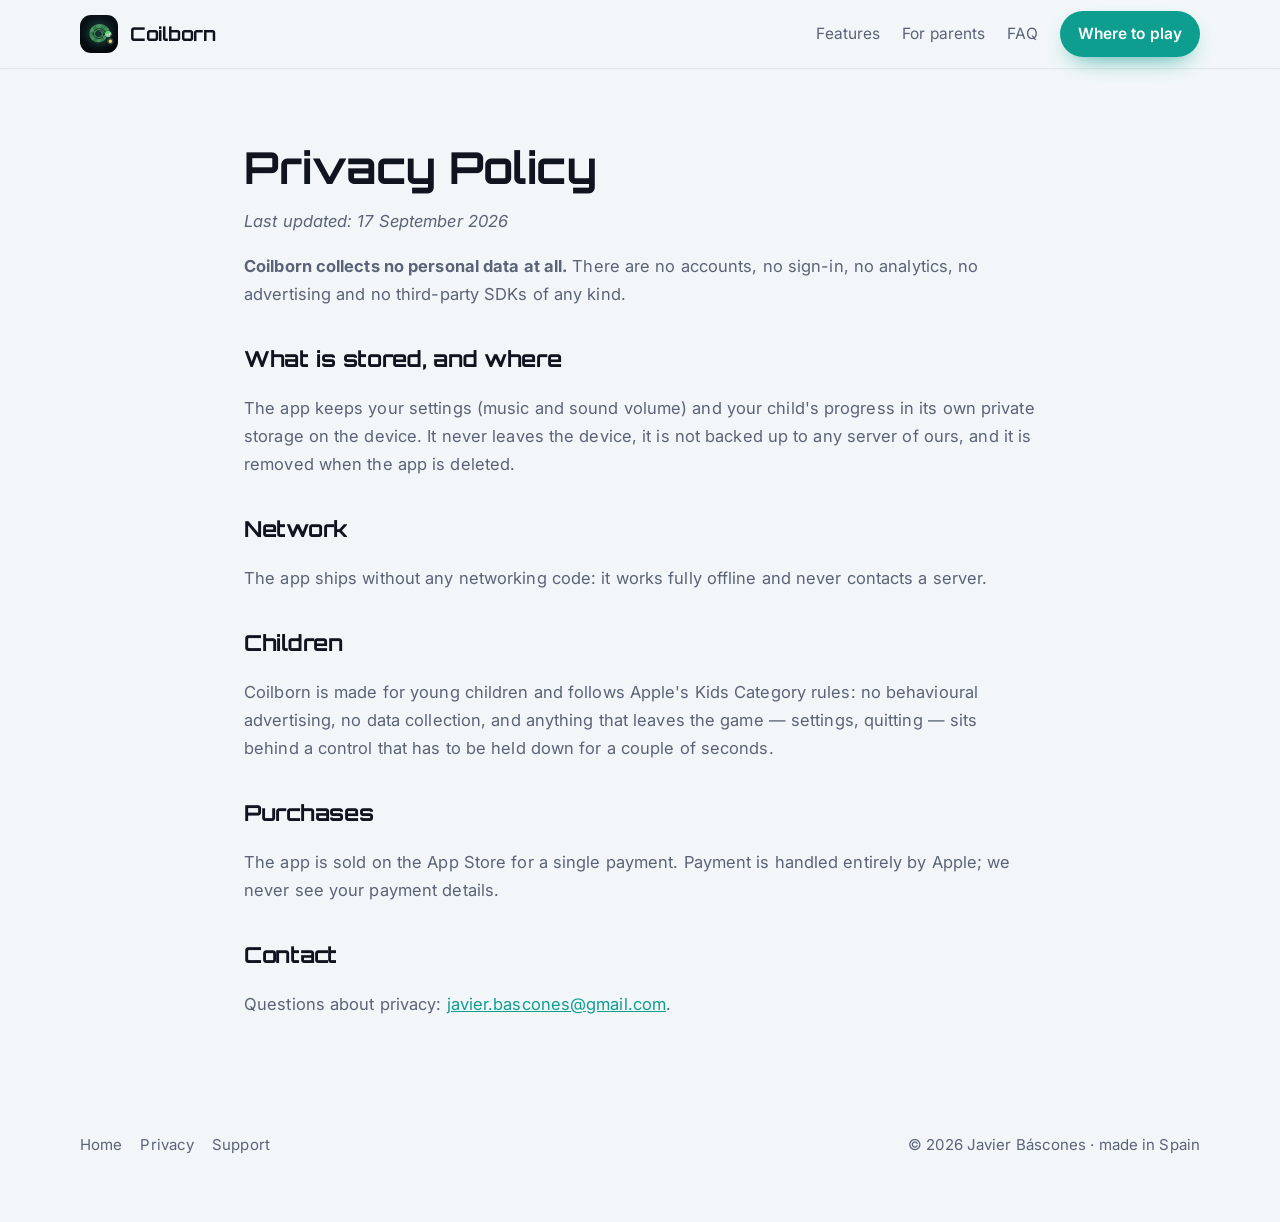
==== privacy.html @ b09c874a "Web de Coilborn, generada del repo del juego Sitio estático sin build ni npm: index, privacy y suppo" ====
<!doctype html>
<html lang="en">
<head>
<meta charset="utf-8">
<meta name="viewport" content="width=device-width, initial-scale=1">
<title>Privacy — Coilborn</title>
<meta name="description" content="Coilborn is the old snake rebuilt out of light: a trail that glides through the grid, sector by sector. One payment, no ads, no network.">
<meta name="theme-color" content="#0E9E8F">
<meta property="og:title" content="Privacy — Coilborn">
<meta property="og:description" content="Coilborn is the old snake rebuilt out of light: a trail that glides through the grid, sector by sector. One payment, no ads, no network.">
<meta property="og:image" content="img/1.png">
<meta property="og:type" content="website">
<meta name="twitter:card" content="summary_large_image">
<link rel="icon" href="img/icon.png">
<link rel="preconnect" href="https://fonts.googleapis.com">
<link rel="preconnect" href="https://fonts.gstatic.com" crossorigin>
<link rel="stylesheet" href="https://fonts.googleapis.com/css2?family=Orbitron:wght@600;700&family=Inter:wght@400;600;700&display=swap">
<link rel="stylesheet" href="style.css">
</head>
<body>
<header class="nav">
  <div class="wrap">
    <a class="logo" href="index.html"><img src="img/icon.png" alt=""> Coilborn</a>
    <nav>
      <a href="index.html#features">Features</a>
      <a href="index.html#parents">For parents</a>
      <a href="index.html#faq">FAQ</a>
      <a class="cta" href="index.html#get">Where to play</a>
    </nav>
  </div>
</header>
<section><div class="wrap doc">
  <h1>Privacy Policy</h1>
  <p><em>Last updated: 17 September 2026</em></p>
  <p><strong>Coilborn collects no personal data at all.</strong> There are no accounts, no sign-in,
  no analytics, no advertising and no third-party SDKs of any kind.</p>
  <h2>What is stored, and where</h2>
  <p>The app keeps your settings (music and sound volume) and your child's progress in its own private
  storage on the device. It never leaves the device, it is not backed up to any server of ours, and it is
  removed when the app is deleted.</p>
  <h2>Network</h2>
  <p>The app ships without any networking code: it works fully offline and never contacts a server.</p>
  <h2>Children</h2>
  <p>Coilborn is made for young children and follows Apple's Kids Category rules: no behavioural
  advertising, no data collection, and anything that leaves the game — settings, quitting — sits behind a
  control that has to be held down for a couple of seconds.</p>
  <h2>Purchases</h2>
  <p>The app is sold on the App Store for a single payment. Payment is handled entirely by Apple; we never
  see your payment details.</p>
  <h2>Contact</h2>
  <p>Questions about privacy: <a href="mailto:javier.bascones@gmail.com">javier.bascones@gmail.com</a>.</p>
</div></section>
<footer>
  <div class="wrap">
    <div><a href="index.html">Home</a><a href="privacy.html">Privacy</a><a href="support.html">Support</a></div>
    <div>© 2026 Javier Báscones · made in Spain</div>
  </div>
</footer>
</body>
</html>
---- style.css ----
/* Coilborn — hoja de estilo generada por tools/make_website.py */
:root {
  --accent: #0E9E8F;
  --accent2: #7A4BD0;
  --ink: #10141F;
  --ink-soft: #5A6377;
  --bg: #F2F6F8;
  --panel: #ffffff;
  --radius: 22px;
  --shadow: 0 18px 40px -22px rgba(17, 12, 40, .45);
}
* { box-sizing: border-box; }
html { scroll-behavior: smooth; -webkit-text-size-adjust: 100%; }
body {
  margin: 0; background: var(--bg); color: var(--ink);
  font-family: Inter, ui-sans-serif, -apple-system, BlinkMacSystemFont, "Segoe UI", sans-serif;
  font-size: 17px; line-height: 1.7; letter-spacing: .1px;
}
h1, h2, h3, .logo, .badge, .stat b { font-family: Orbitron, Inter, sans-serif; letter-spacing: -.3px; }
img, svg, video { max-width: 100%; display: block; }
a { color: var(--accent); }
.wrap { width: min(1120px, 100% - 44px); margin-inline: auto; }

/* barra superior */
.nav { position: sticky; top: 0; z-index: 20; backdrop-filter: blur(12px);
  background: color-mix(in srgb, var(--bg) 82%, transparent); border-bottom: 1px solid rgba(20, 16, 40, .07); }
.nav .wrap { display: flex; align-items: center; gap: 18px; height: 68px; }
.logo { display: flex; align-items: center; gap: 12px; font-weight: 700; font-size: 19px; text-decoration: none; color: var(--ink); }
.logo img { width: 38px; height: 38px; border-radius: 11px; box-shadow: var(--shadow); }
.nav nav { margin-left: auto; display: flex; gap: 22px; align-items: center; }
.nav nav a { color: var(--ink-soft); text-decoration: none; font-size: 15.5px; }
.nav nav a:hover { color: var(--accent); }
.cta { background: var(--accent); color: #fff !important; padding: 10px 18px; border-radius: 999px;
  font-weight: 600; box-shadow: 0 10px 24px -12px var(--accent); }
@media (max-width: 760px) { .nav nav a:not(.cta) { display: none; } }

/* hero */
.hero { position: relative; overflow: hidden; padding: 64px 0 28px; }
.blobs { position: absolute; inset: -10% -5% auto -5%; height: 620px; z-index: 0; filter: blur(2px); }
.hero .wrap { position: relative; z-index: 1; display: grid; grid-template-columns: 1.05fr .95fr; gap: 40px; align-items: center; }
.eyebrow { display: inline-flex; align-items: center; gap: 8px; background: var(--panel); border-radius: 999px;
  padding: 7px 15px; font-size: 14px; font-weight: 600; color: var(--accent); box-shadow: var(--shadow); }
h1 { font-size: clamp(38px, 5.4vw, 62px); line-height: 1.04; margin: 18px 0 14px; }
.lede { font-size: 20px; color: var(--ink-soft); margin: 0 0 26px; max-width: 34ch; }
.hero-actions { display: flex; flex-wrap: wrap; gap: 14px; align-items: center; }
.btn { display: inline-flex; align-items: center; gap: 10px; text-decoration: none; font-weight: 600;
  padding: 14px 24px; border-radius: 14px; font-size: 16.5px; }
.btn-main { background: var(--ink); color: #fff; box-shadow: var(--shadow); }
.btn-ghost { background: var(--panel); color: var(--ink); box-shadow: var(--shadow); }
.btn svg { width: 20px; height: 20px; }
.meta { margin-top: 16px; font-size: 14.5px; color: var(--ink-soft); }
.phone { position: relative; margin-inline: auto; width: min(430px, 100%); aspect-ratio: 19.5 / 9;
  background: #10131c; border-radius: 34px; padding: 9px; box-shadow: 0 34px 60px -26px rgba(16, 12, 36, .6); rotate: -1.4deg; }
.phone img { width: 100%; height: 100%; object-fit: cover; border-radius: 26px; }
.phone::after { content: ""; position: absolute; left: 50%; translate: -50% 0; top: 13px; width: 78px; height: 6px;
  background: #2a2f3d; border-radius: 99px; }
@media (max-width: 900px) { .hero .wrap { grid-template-columns: 1fr; } .lede { max-width: none; } }

/* franjas y secciones */
section { padding: 58px 0; }
.section-head { max-width: 62ch; margin-bottom: 28px; }
.section-head h2 { font-size: clamp(27px, 3.4vw, 38px); margin: 0 0 10px; }
.section-head p { color: var(--ink-soft); margin: 0; font-size: 18px; }
.band { background: var(--panel); border-block: 1px solid rgba(20, 16, 40, .06); }

/* carrusel de capturas */
.rail { display: flex; gap: 18px; overflow-x: auto; scroll-snap-type: x mandatory; padding: 6px 2px 20px;
  scrollbar-width: thin; }
.rail img { flex: 0 0 auto; width: min(560px, 82vw); border-radius: var(--radius); scroll-snap-align: center;
  box-shadow: var(--shadow); border: 1px solid rgba(20, 16, 40, .06); }

/* tarjetas */
.grid { display: grid; gap: 18px; grid-template-columns: repeat(auto-fit, minmax(250px, 1fr)); }
.card { background: var(--panel); border-radius: var(--radius); padding: 24px; box-shadow: var(--shadow);
  border: 1px solid rgba(20, 16, 40, .05); }
.card h3 { margin: 0 0 8px; font-size: 20px; }
.card p { margin: 0; color: var(--ink-soft); font-size: 16px; }
.card .dot { width: 42px; height: 42px; border-radius: 13px; display: grid; place-items: center; margin-bottom: 14px;
  background: color-mix(in srgb, var(--accent) 16%, #fff); }
.card .dot svg { width: 22px; height: 22px; }

/* vídeo */
.video { border-radius: var(--radius); overflow: hidden; box-shadow: var(--shadow); background: #0d1017; }

/* confianza */
.trust { display: grid; gap: 16px; grid-template-columns: repeat(auto-fit, minmax(190px, 1fr)); }
.trust div { display: flex; gap: 12px; align-items: flex-start; background: var(--panel); border-radius: 16px;
  padding: 16px 18px; box-shadow: var(--shadow); }
.trust svg { width: 22px; height: 22px; flex: 0 0 auto; margin-top: 3px; }
.trust b { display: block; font-size: 16px; }
.trust span { color: var(--ink-soft); font-size: 14.5px; }

/* plataformas */
.plats { display: grid; gap: 14px; grid-template-columns: repeat(auto-fit, minmax(180px, 1fr)); }
.plat { background: var(--panel); border-radius: 18px; padding: 20px; box-shadow: var(--shadow); text-align: center; }
.plat svg { width: 26px; height: 26px; margin: 0 auto 10px; }
.plat b { display: block; font-size: 17px; }
.plat span { color: var(--ink-soft); font-size: 14px; }
.plat a { display: inline-block; margin-top: 12px; background: var(--accent); color: #fff; text-decoration: none;
  padding: 9px 18px; border-radius: 999px; font-size: 14.5px; font-weight: 600; }
.plat em { display: inline-block; margin-top: 12px; font-size: 13.5px; color: var(--ink-soft); font-style: normal;
  border: 1px dashed rgba(20, 16, 40, .18); border-radius: 999px; padding: 8px 16px; }

/* preguntas */
details { background: var(--panel); border-radius: 16px; padding: 18px 22px; box-shadow: var(--shadow); margin-bottom: 12px; }
summary { cursor: pointer; font-weight: 600; font-size: 17px; list-style: none; }
summary::-webkit-details-marker { display: none; }
summary::after { content: "+"; float: right; color: var(--accent); font-size: 22px; line-height: 1; }
details[open] summary::after { content: "–"; }
details p { margin: 12px 0 0; color: var(--ink-soft); font-size: 16px; }

/* cierre */
.closer { text-align: center; background:
  linear-gradient(135deg, color-mix(in srgb, var(--accent) 16%, var(--bg)), color-mix(in srgb, var(--accent2) 18%, var(--bg)));
  border-radius: 28px; padding: 52px 28px; box-shadow: var(--shadow); }
.closer h2 { margin: 0 0 10px; font-size: clamp(26px, 3.2vw, 36px); }
.closer p { color: var(--ink-soft); margin: 0 0 22px; }

footer { padding: 40px 0 64px; color: var(--ink-soft); font-size: 15px; }
footer .wrap { display: flex; flex-wrap: wrap; gap: 14px; justify-content: space-between; align-items: center; }
footer a { color: var(--ink-soft); text-decoration: none; margin-right: 18px; }
footer a:hover { color: var(--accent); }

/* páginas de texto */
.doc { max-width: 72ch; }
.doc h1 { font-size: clamp(32px, 4vw, 44px); margin-bottom: 6px; }
.doc h2 { font-size: 22px; margin: 32px 0 8px; }
.doc p, .doc li { color: var(--ink-soft); font-size: 16.5px; }
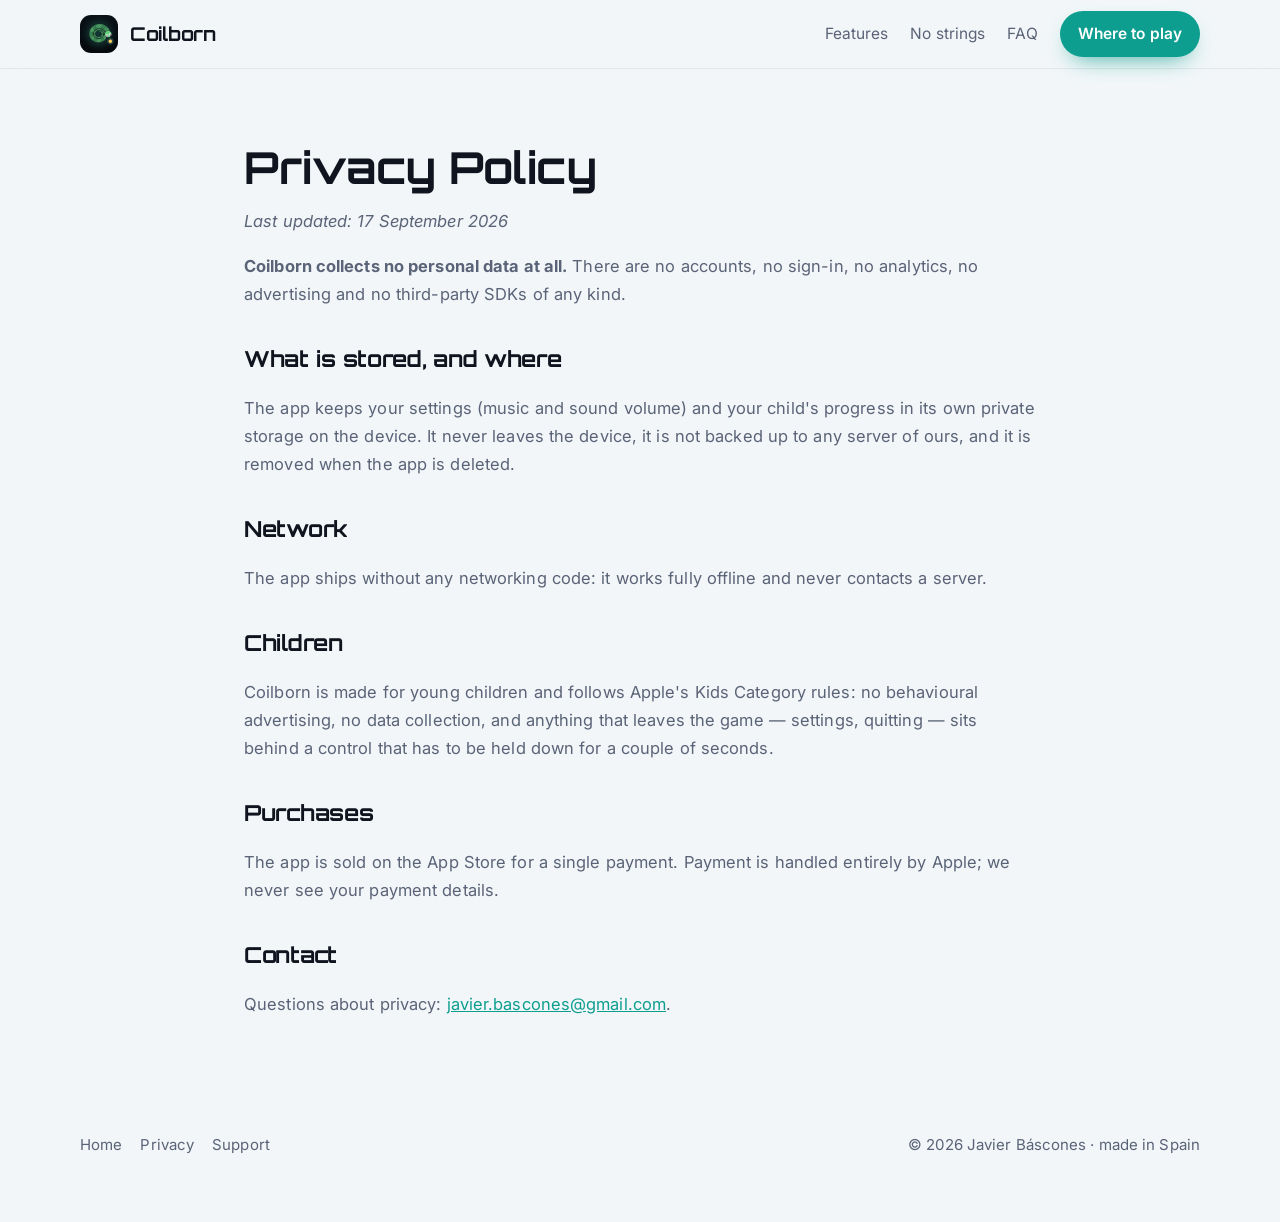
==== commit e526ff3b: "Textos propios: esto no es un juego infantil El menú decía «For parents» y la banda hablaba de tranq" ====
--- a/privacy.html
+++ b/privacy.html
@@ -23,7 +23,7 @@
     <a class="logo" href="index.html"><img src="img/icon.png" alt=""> Coilborn</a>
     <nav>
       <a href="index.html#features">Features</a>
-      <a href="index.html#parents">For parents</a>
+      <a href="index.html#parents">No strings</a>
       <a href="index.html#faq">FAQ</a>
       <a class="cta" href="index.html#get">Where to play</a>
     </nav>
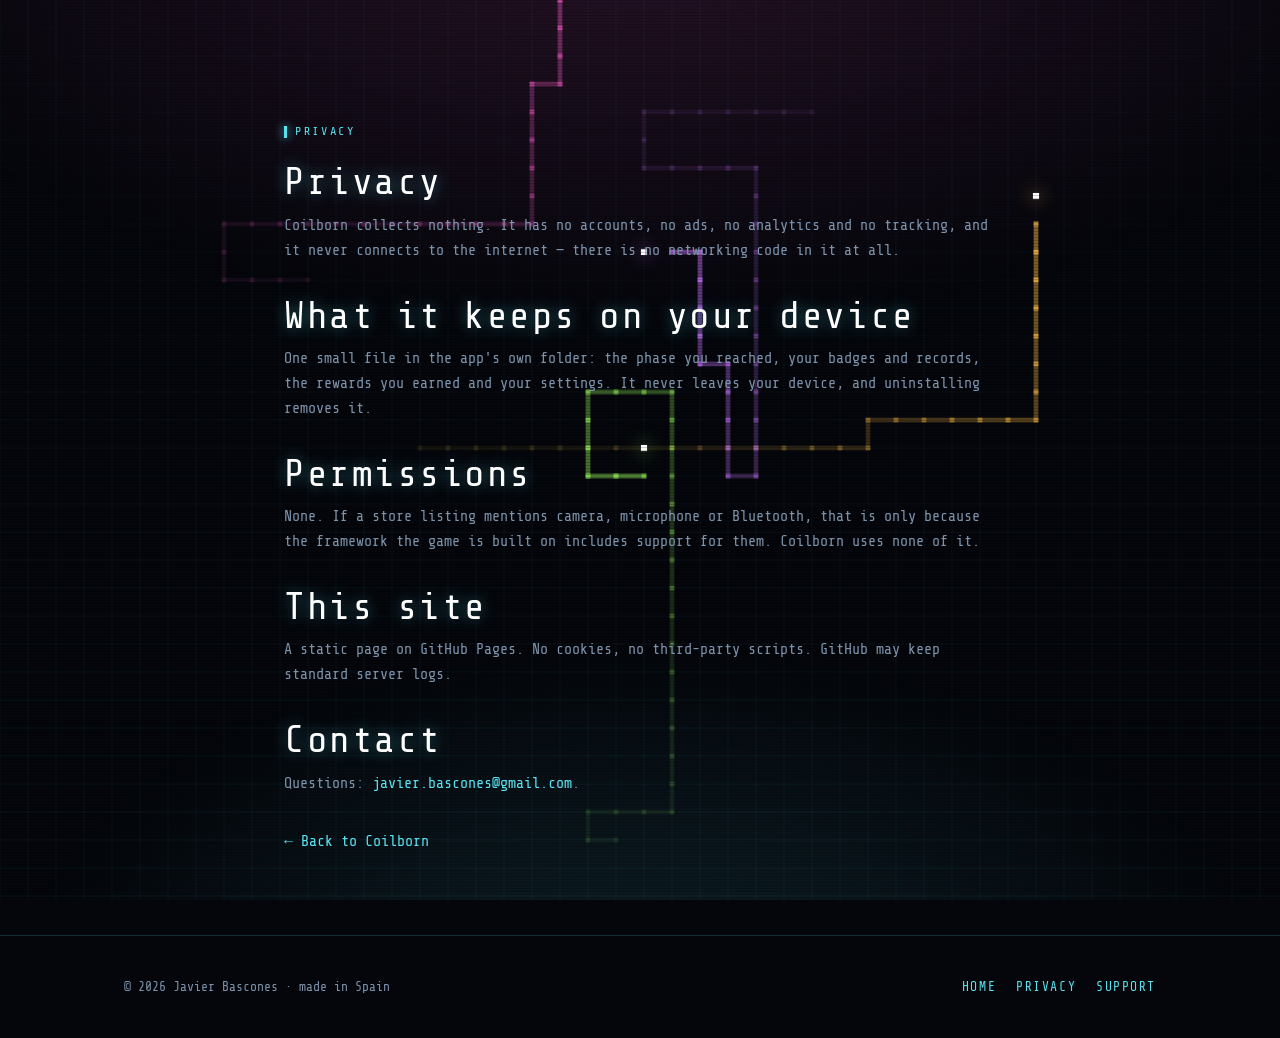
==== commit 0d2546a0: "La web, rehecha: negro, neón y Tron El sitio anterior era el de la plantilla de los juegos infantile" ====
--- a/privacy.html
+++ b/privacy.html
@@ -1,60 +1,33 @@
 <!doctype html>
-<html lang="en">
-<head>
+<html lang="en"><head>
 <meta charset="utf-8">
 <meta name="viewport" content="width=device-width, initial-scale=1">
 <title>Privacy — Coilborn</title>
-<meta name="description" content="Coilborn is the old snake rebuilt out of light: a trail that glides through the grid, sector by sector. One payment, no ads, no network.">
-<meta name="theme-color" content="#0E9E8F">
-<meta property="og:title" content="Privacy — Coilborn">
-<meta property="og:description" content="Coilborn is the old snake rebuilt out of light: a trail that glides through the grid, sector by sector. One payment, no ads, no network.">
-<meta property="og:image" content="img/1.png">
-<meta property="og:type" content="website">
+<meta name="description" content="Coilborn: a light cycle on the grid. 100 phases across eight sectors, 90-degree turns and a wall of light behind you. One payment, no ads, no network.">
+<meta name="theme-color" content="#04060b">
+<meta property="og:title" content="Privacy — Coilborn"><meta property="og:description" content="Coilborn: a light cycle on the grid. 100 phases across eight sectors, 90-degree turns and a wall of light behind you. One payment, no ads, no network.">
+<meta property="og:image" content="img/shot-2.png"><meta property="og:type" content="website">
 <meta name="twitter:card" content="summary_large_image">
 <link rel="icon" href="img/icon.png">
 <link rel="preconnect" href="https://fonts.googleapis.com">
 <link rel="preconnect" href="https://fonts.gstatic.com" crossorigin>
-<link rel="stylesheet" href="https://fonts.googleapis.com/css2?family=Orbitron:wght@600;700&family=Inter:wght@400;600;700&display=swap">
+<link rel="stylesheet" href="https://fonts.googleapis.com/css2?family=Share+Tech+Mono&display=swap">
 <link rel="stylesheet" href="style.css">
-</head>
-<body>
-<header class="nav">
-  <div class="wrap">
-    <a class="logo" href="index.html"><img src="img/icon.png" alt=""> Coilborn</a>
-    <nav>
-      <a href="index.html#features">Features</a>
-      <a href="index.html#parents">No strings</a>
-      <a href="index.html#faq">FAQ</a>
-      <a class="cta" href="index.html#get">Where to play</a>
-    </nav>
-  </div>
-</header>
-<section><div class="wrap doc">
-  <h1>Privacy Policy</h1>
-  <p><em>Last updated: 17 September 2026</em></p>
-  <p><strong>Coilborn collects no personal data at all.</strong> There are no accounts, no sign-in,
-  no analytics, no advertising and no third-party SDKs of any kind.</p>
-  <h2>What is stored, and where</h2>
-  <p>The app keeps your settings (music and sound volume) and your child's progress in its own private
-  storage on the device. It never leaves the device, it is not backed up to any server of ours, and it is
-  removed when the app is deleted.</p>
-  <h2>Network</h2>
-  <p>The app ships without any networking code: it works fully offline and never contacts a server.</p>
-  <h2>Children</h2>
-  <p>Coilborn is made for young children and follows Apple's Kids Category rules: no behavioural
-  advertising, no data collection, and anything that leaves the game — settings, quitting — sits behind a
-  control that has to be held down for a couple of seconds.</p>
-  <h2>Purchases</h2>
-  <p>The app is sold on the App Store for a single payment. Payment is handled entirely by Apple; we never
-  see your payment details.</p>
-  <h2>Contact</h2>
-  <p>Questions about privacy: <a href="mailto:javier.bascones@gmail.com">javier.bascones@gmail.com</a>.</p>
-</div></section>
-<footer>
-  <div class="wrap">
-    <div><a href="index.html">Home</a><a href="privacy.html">Privacy</a><a href="support.html">Support</a></div>
-    <div>© 2026 Javier Báscones · made in Spain</div>
-  </div>
-</footer>
-</body>
-</html>
+</head><body>
+<canvas id="bg"></canvas><div class="veil"></div>
+<main class="doc"><span class="tag">Privacy</span><h2 style="margin-top:14px">Privacy</h2>
+<p>Coilborn collects nothing. It has no accounts, no ads, no analytics and no tracking, and it never connects to the internet — there is no networking code in it at all.</p>
+<h2>What it keeps on your device</h2>
+<p>One small file in the app's own folder: the phase you reached, your badges and records, the rewards you earned and your settings. It never leaves your device, and uninstalling removes it.</p>
+<h2>Permissions</h2>
+<p>None. If a store listing mentions camera, microphone or Bluetooth, that is only because the framework the game is built on includes support for them. Coilborn uses none of it.</p>
+<h2>This site</h2>
+<p>A static page on GitHub Pages. No cookies, no third-party scripts. GitHub may keep standard server logs.</p>
+<h2>Contact</h2>
+<p>Questions: <a href="mailto:javier.bascones@gmail.com">javier.bascones@gmail.com</a>.</p>
+<p style="margin-top:34px"><a href="index.html">&larr; Back to Coilborn</a></p></main><footer><div class="wrap">
+  <p>&copy; 2026 Javier Bascones &middot; made in Spain</p>
+  <nav class="links"><a href="index.html">Home</a><a href="privacy.html">Privacy</a><a href="support.html">Support</a></nav>
+</div></footer>
+<script src="bg.js"></script>
+</body></html>
--- a/style.css
+++ b/style.css
@@ -1,128 +1,102 @@
-/* Coilborn — hoja de estilo generada por tools/make_website.py */
-:root {
-  --accent: #0E9E8F;
-  --accent2: #7A4BD0;
-  --ink: #10141F;
-  --ink-soft: #5A6377;
-  --bg: #F2F6F8;
-  --panel: #ffffff;
-  --radius: 22px;
-  --shadow: 0 18px 40px -22px rgba(17, 12, 40, .45);
+
+:root{
+  --ink:#04060b; --ink2:#080d16; --steel:#121a26;
+  --cy:#5ae2f0; --mg:#ec56be; --am:#ffba46;
+  --txt:#dbe9f5; --dim:#7d93ab;
+  --mono:'Share Tech Mono',ui-monospace,'SF Mono',Menlo,monospace;
 }
-* { box-sizing: border-box; }
-html { scroll-behavior: smooth; -webkit-text-size-adjust: 100%; }
-body {
-  margin: 0; background: var(--bg); color: var(--ink);
-  font-family: Inter, ui-sans-serif, -apple-system, BlinkMacSystemFont, "Segoe UI", sans-serif;
-  font-size: 17px; line-height: 1.7; letter-spacing: .1px;
+*{box-sizing:border-box;margin:0;padding:0}
+html{scroll-behavior:smooth}
+body{
+  background:var(--ink); color:var(--txt); font-family:var(--mono);
+  font-size:16px; line-height:1.65; overflow-x:hidden;
+  -webkit-font-smoothing:antialiased;
 }
-h1, h2, h3, .logo, .badge, .stat b { font-family: Orbitron, Inter, sans-serif; letter-spacing: -.3px; }
-img, svg, video { max-width: 100%; display: block; }
-a { color: var(--accent); }
-.wrap { width: min(1120px, 100% - 44px); margin-inline: auto; }
+/* El lienzo del fondo: rejilla en fuga y motos dejando su muro. */
+#bg{position:fixed; inset:0; z-index:0; display:block}
+.veil{position:fixed; inset:0; z-index:1; pointer-events:none;
+  background:
+    radial-gradient(1200px 600px at 50% -10%, rgba(236,86,190,.16), transparent 70%),
+    radial-gradient(900px 500px at 50% 110%, rgba(90,226,240,.12), transparent 70%);
+}
+/* Barrido CRT, como en el juego. */
+.veil::after{content:"";position:absolute;inset:0;
+  background:repeating-linear-gradient(to bottom, rgba(0,0,0,.20) 0 1px, transparent 1px 3px);
+  mix-blend-mode:multiply}
+main{position:relative; z-index:2}
+.wrap{max-width:1080px; margin:0 auto; padding:0 24px}
 
-/* barra superior */
-.nav { position: sticky; top: 0; z-index: 20; backdrop-filter: blur(12px);
-  background: color-mix(in srgb, var(--bg) 82%, transparent); border-bottom: 1px solid rgba(20, 16, 40, .07); }
-.nav .wrap { display: flex; align-items: center; gap: 18px; height: 68px; }
-.logo { display: flex; align-items: center; gap: 12px; font-weight: 700; font-size: 19px; text-decoration: none; color: var(--ink); }
-.logo img { width: 38px; height: 38px; border-radius: 11px; box-shadow: var(--shadow); }
-.nav nav { margin-left: auto; display: flex; gap: 22px; align-items: center; }
-.nav nav a { color: var(--ink-soft); text-decoration: none; font-size: 15.5px; }
-.nav nav a:hover { color: var(--accent); }
-.cta { background: var(--accent); color: #fff !important; padding: 10px 18px; border-radius: 999px;
-  font-weight: 600; box-shadow: 0 10px 24px -12px var(--accent); }
-@media (max-width: 760px) { .nav nav a:not(.cta) { display: none; } }
+/* Piezas de chasis: ángulo recto y canto encendido, como la interfaz. */
+.panel{background:rgba(8,13,22,.82); border:1px solid rgba(90,226,240,.22); position:relative}
+.panel::before{content:"";position:absolute;left:0;right:0;top:0;height:2px;
+  background:var(--cy); box-shadow:0 0 14px var(--cy)}
+.tag{display:inline-flex;align-items:center;gap:8px;font-size:12px;letter-spacing:.22em;
+  color:var(--cy);text-transform:uppercase}
+.tag::before{content:"";width:3px;height:12px;background:currentColor;box-shadow:0 0 10px currentColor}
 
-/* hero */
-.hero { position: relative; overflow: hidden; padding: 64px 0 28px; }
-.blobs { position: absolute; inset: -10% -5% auto -5%; height: 620px; z-index: 0; filter: blur(2px); }
-.hero .wrap { position: relative; z-index: 1; display: grid; grid-template-columns: 1.05fr .95fr; gap: 40px; align-items: center; }
-.eyebrow { display: inline-flex; align-items: center; gap: 8px; background: var(--panel); border-radius: 999px;
-  padding: 7px 15px; font-size: 14px; font-weight: 600; color: var(--accent); box-shadow: var(--shadow); }
-h1 { font-size: clamp(38px, 5.4vw, 62px); line-height: 1.04; margin: 18px 0 14px; }
-.lede { font-size: 20px; color: var(--ink-soft); margin: 0 0 26px; max-width: 34ch; }
-.hero-actions { display: flex; flex-wrap: wrap; gap: 14px; align-items: center; }
-.btn { display: inline-flex; align-items: center; gap: 10px; text-decoration: none; font-weight: 600;
-  padding: 14px 24px; border-radius: 14px; font-size: 16.5px; }
-.btn-main { background: var(--ink); color: #fff; box-shadow: var(--shadow); }
-.btn-ghost { background: var(--panel); color: var(--ink); box-shadow: var(--shadow); }
-.btn svg { width: 20px; height: 20px; }
-.meta { margin-top: 16px; font-size: 14.5px; color: var(--ink-soft); }
-.phone { position: relative; margin-inline: auto; width: min(430px, 100%); aspect-ratio: 19.5 / 9;
-  background: #10131c; border-radius: 34px; padding: 9px; box-shadow: 0 34px 60px -26px rgba(16, 12, 36, .6); rotate: -1.4deg; }
-.phone img { width: 100%; height: 100%; object-fit: cover; border-radius: 26px; }
-.phone::after { content: ""; position: absolute; left: 50%; translate: -50% 0; top: 13px; width: 78px; height: 6px;
-  background: #2a2f3d; border-radius: 99px; }
-@media (max-width: 900px) { .hero .wrap { grid-template-columns: 1fr; } .lede { max-width: none; } }
+h1,h2,h3{font-weight:400;letter-spacing:.04em;line-height:1.15}
+h1{font-size:clamp(38px,8vw,84px);color:#fff;
+   text-shadow:0 0 18px rgba(90,226,240,.65), 3px 0 0 rgba(236,86,190,.55), -3px 0 0 rgba(255,186,70,.35)}
+h2{font-size:clamp(24px,3.6vw,38px);color:#fff;text-shadow:0 0 16px rgba(90,226,240,.45)}
+h3{font-size:18px;color:#fff}
+p{color:var(--dim)}
+a{color:var(--cy);text-decoration:none}
+a:hover{text-shadow:0 0 12px var(--cy)}
 
-/* franjas y secciones */
-section { padding: 58px 0; }
-.section-head { max-width: 62ch; margin-bottom: 28px; }
-.section-head h2 { font-size: clamp(27px, 3.4vw, 38px); margin: 0 0 10px; }
-.section-head p { color: var(--ink-soft); margin: 0; font-size: 18px; }
-.band { background: var(--panel); border-block: 1px solid rgba(20, 16, 40, .06); }
+/* Portada */
+header.hero{min-height:92vh;display:flex;flex-direction:column;justify-content:center;
+  align-items:center;text-align:center;padding:120px 24px 80px}
+.hero .lede{max-width:640px;margin:22px auto 0;font-size:17px}
+.mark{width:96px;height:96px;margin-bottom:28px;position:relative}
+.mark i{position:absolute;background:var(--cy);box-shadow:0 0 16px var(--cy);display:block}
+.mark .a{left:20%;top:26%;width:8%;height:48%}
+.mark .b{left:20%;top:26%;width:56%;height:8%}
+.mark .h{left:70%;top:20%;width:14%;height:14%;background:#fff;box-shadow:0 0 22px #fff;
+  animation:pulse 1.8s infinite}
+.mark .box{inset:0;border:2px solid rgba(90,226,240,.5);background:rgba(8,13,22,.6);box-shadow:none}
+@keyframes pulse{0%,100%{opacity:1}50%{opacity:.35}}
+.cta{display:flex;gap:14px;flex-wrap:wrap;justify-content:center;margin-top:34px}
+.btn{padding:13px 26px;border:1px solid var(--cy);color:#fff;font-size:14px;letter-spacing:.18em;
+  text-transform:uppercase;background:rgba(90,226,240,.07);position:relative;transition:.18s}
+.btn::before{content:"";position:absolute;left:0;right:0;top:0;height:2px;background:var(--cy);
+  box-shadow:0 0 12px var(--cy)}
+.btn:hover{background:rgba(90,226,240,.18);text-shadow:none;transform:translateY(-1px)}
+.btn.ghost{border-color:rgba(236,86,190,.6)}
+.btn.ghost::before{background:var(--mg);box-shadow:0 0 12px var(--mg)}
 
-/* carrusel de capturas */
-.rail { display: flex; gap: 18px; overflow-x: auto; scroll-snap-type: x mandatory; padding: 6px 2px 20px;
-  scrollbar-width: thin; }
-.rail img { flex: 0 0 auto; width: min(560px, 82vw); border-radius: var(--radius); scroll-snap-align: center;
-  box-shadow: var(--shadow); border: 1px solid rgba(20, 16, 40, .06); }
+section{padding:84px 0}
+.head{display:flex;flex-direction:column;gap:12px;margin-bottom:34px}
 
-/* tarjetas */
-.grid { display: grid; gap: 18px; grid-template-columns: repeat(auto-fit, minmax(250px, 1fr)); }
-.card { background: var(--panel); border-radius: var(--radius); padding: 24px; box-shadow: var(--shadow);
-  border: 1px solid rgba(20, 16, 40, .05); }
-.card h3 { margin: 0 0 8px; font-size: 20px; }
-.card p { margin: 0; color: var(--ink-soft); font-size: 16px; }
-.card .dot { width: 42px; height: 42px; border-radius: 13px; display: grid; place-items: center; margin-bottom: 14px;
-  background: color-mix(in srgb, var(--accent) 16%, #fff); }
-.card .dot svg { width: 22px; height: 22px; }
+/* Vídeo */
+.video{padding:14px;position:relative}
+.video video{width:100%;display:block;background:#000}
+.hint{margin-top:10px;font-size:12px;color:var(--dim);letter-spacing:.14em;text-transform:uppercase}
 
-/* vídeo */
-.video { border-radius: var(--radius); overflow: hidden; box-shadow: var(--shadow); background: #0d1017; }
+/* Capturas */
+.shots{display:grid;grid-template-columns:repeat(auto-fit,minmax(300px,1fr));gap:18px}
+.shot{padding:10px;position:relative;overflow:hidden}
+.shot img{width:100%;display:block;image-rendering:pixelated}
+.shot span{display:block;margin-top:10px;font-size:12px;color:var(--dim);letter-spacing:.1em}
 
-/* confianza */
-.trust { display: grid; gap: 16px; grid-template-columns: repeat(auto-fit, minmax(190px, 1fr)); }
-.trust div { display: flex; gap: 12px; align-items: flex-start; background: var(--panel); border-radius: 16px;
-  padding: 16px 18px; box-shadow: var(--shadow); }
-.trust svg { width: 22px; height: 22px; flex: 0 0 auto; margin-top: 3px; }
-.trust b { display: block; font-size: 16px; }
-.trust span { color: var(--ink-soft); font-size: 14.5px; }
+/* Fichas */
+.grid{display:grid;grid-template-columns:repeat(auto-fit,minmax(290px,1fr));gap:18px}
+.card{padding:22px}
+.card h3{margin:10px 0 8px}
+.card p{font-size:14px}
 
-/* plataformas */
-.plats { display: grid; gap: 14px; grid-template-columns: repeat(auto-fit, minmax(180px, 1fr)); }
-.plat { background: var(--panel); border-radius: 18px; padding: 20px; box-shadow: var(--shadow); text-align: center; }
-.plat svg { width: 26px; height: 26px; margin: 0 auto 10px; }
-.plat b { display: block; font-size: 17px; }
-.plat span { color: var(--ink-soft); font-size: 14px; }
-.plat a { display: inline-block; margin-top: 12px; background: var(--accent); color: #fff; text-decoration: none;
-  padding: 9px 18px; border-radius: 999px; font-size: 14.5px; font-weight: 600; }
-.plat em { display: inline-block; margin-top: 12px; font-size: 13.5px; color: var(--ink-soft); font-style: normal;
-  border: 1px dashed rgba(20, 16, 40, .18); border-radius: 999px; padding: 8px 16px; }
+/* Sectores */
+.sectors{display:flex;flex-wrap:wrap;gap:10px}
+.sector{padding:9px 16px;border:1px solid currentColor;font-size:12px;letter-spacing:.18em;
+  position:relative;background:rgba(0,0,0,.45)}
+.sector::before{content:"";position:absolute;left:0;right:0;top:0;height:2px;
+  background:currentColor;box-shadow:0 0 12px currentColor}
 
-/* preguntas */
-details { background: var(--panel); border-radius: 16px; padding: 18px 22px; box-shadow: var(--shadow); margin-bottom: 12px; }
-summary { cursor: pointer; font-weight: 600; font-size: 17px; list-style: none; }
-summary::-webkit-details-marker { display: none; }
-summary::after { content: "+"; float: right; color: var(--accent); font-size: 22px; line-height: 1; }
-details[open] summary::after { content: "–"; }
-details p { margin: 12px 0 0; color: var(--ink-soft); font-size: 16px; }
-
-/* cierre */
-.closer { text-align: center; background:
-  linear-gradient(135deg, color-mix(in srgb, var(--accent) 16%, var(--bg)), color-mix(in srgb, var(--accent2) 18%, var(--bg)));
-  border-radius: 28px; padding: 52px 28px; box-shadow: var(--shadow); }
-.closer h2 { margin: 0 0 10px; font-size: clamp(26px, 3.2vw, 36px); }
-.closer p { color: var(--ink-soft); margin: 0 0 22px; }
-
-footer { padding: 40px 0 64px; color: var(--ink-soft); font-size: 15px; }
-footer .wrap { display: flex; flex-wrap: wrap; gap: 14px; justify-content: space-between; align-items: center; }
-footer a { color: var(--ink-soft); text-decoration: none; margin-right: 18px; }
-footer a:hover { color: var(--accent); }
-
-/* páginas de texto */
-.doc { max-width: 72ch; }
-.doc h1 { font-size: clamp(32px, 4vw, 44px); margin-bottom: 6px; }
-.doc h2 { font-size: 22px; margin: 32px 0 8px; }
-.doc p, .doc li { color: var(--ink-soft); font-size: 16.5px; }
+footer{border-top:1px solid rgba(90,226,240,.18);padding:40px 0;position:relative;z-index:2}
+footer .wrap{display:flex;flex-wrap:wrap;gap:18px;justify-content:space-between;align-items:center}
+footer p{font-size:13px}
+.links{display:flex;gap:20px;font-size:13px;letter-spacing:.12em;text-transform:uppercase}
+.doc{max-width:760px;margin:0 auto;padding:120px 24px 80px;position:relative;z-index:2}
+.doc h2{margin:30px 0 10px}
+.doc p,.doc li{color:var(--dim);font-size:15px}
+.doc ul{margin:10px 0 0 22px}
+@media (max-width:640px){ section{padding:56px 0} header.hero{min-height:88vh} }
